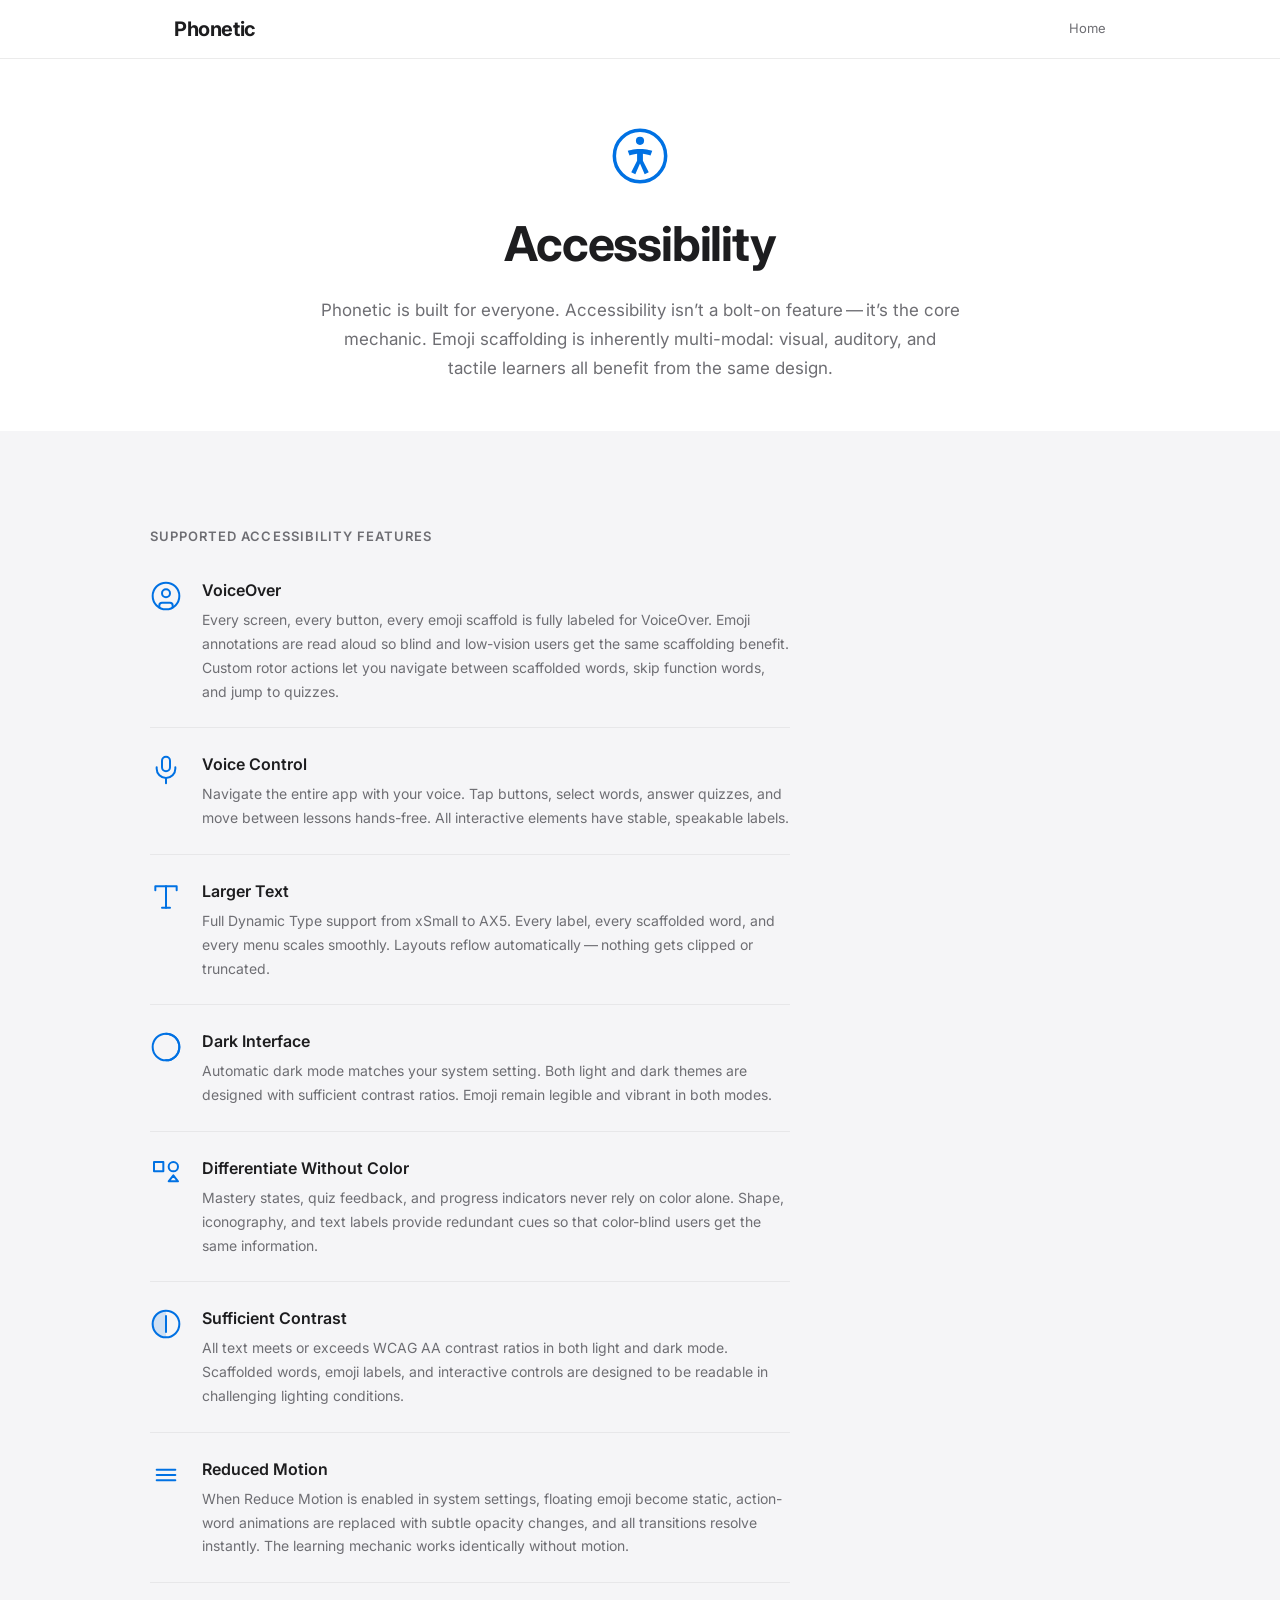
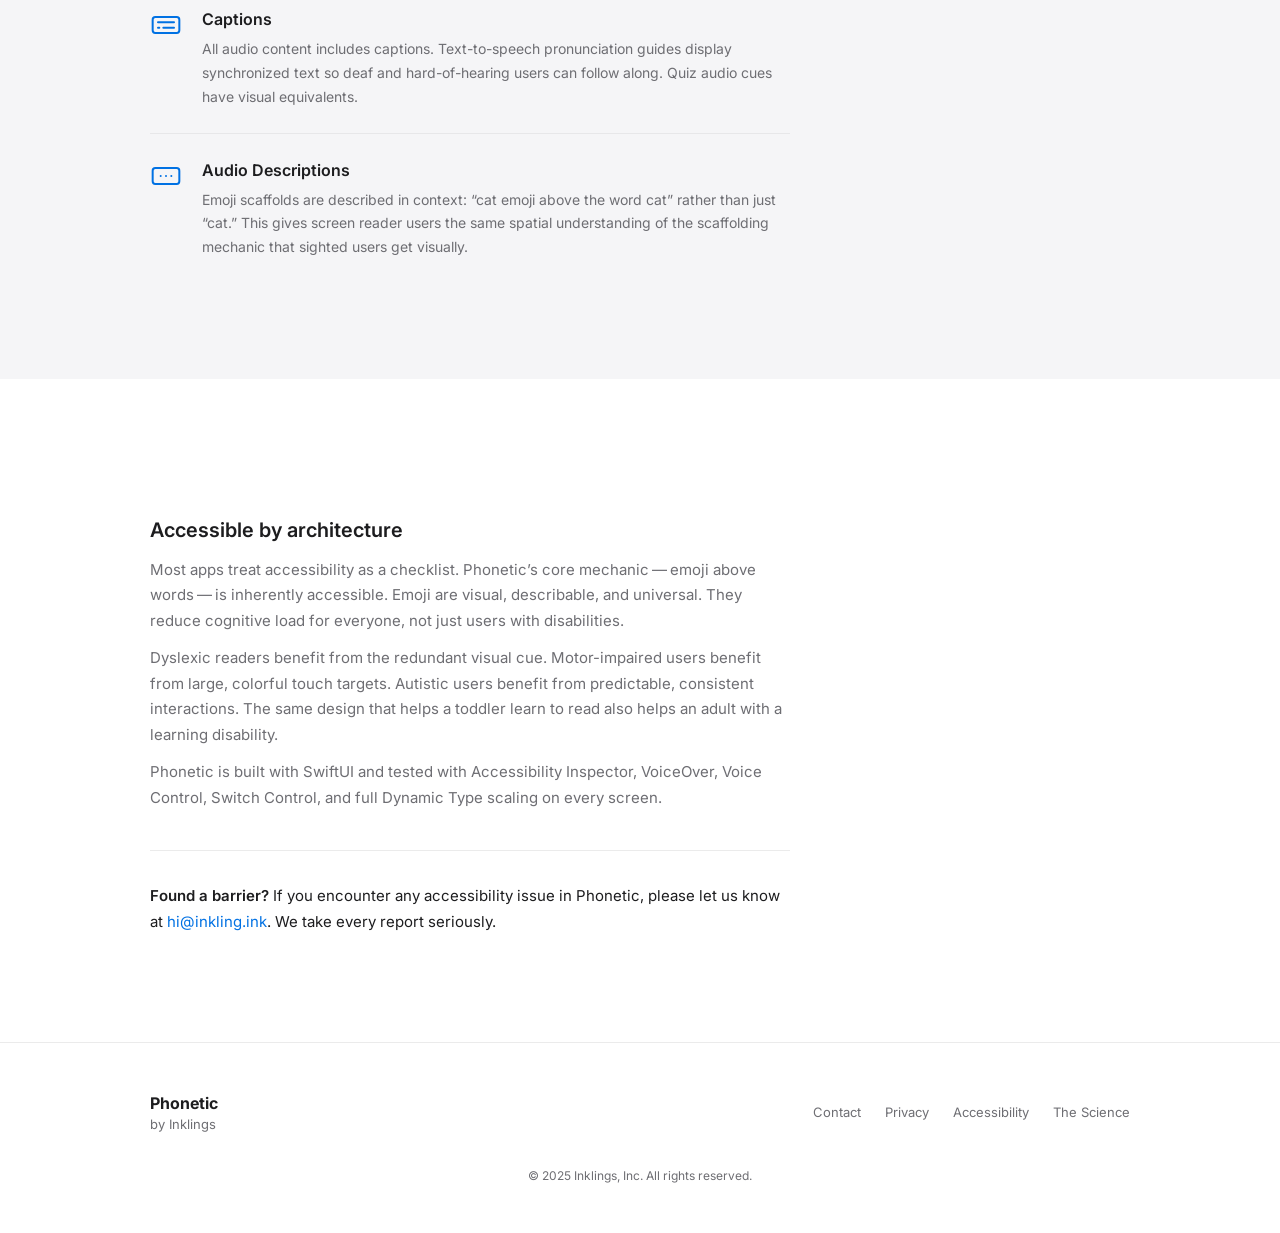
==== accessibility/index.html @ 65ea6ae8 "Migrate Phonetic marketing site from f.app to inkling.ink Move all pages (index, preview, accessibil" ====
<!DOCTYPE html>
<html lang="en">
<head>
  <meta charset="UTF-8">
  <meta name="viewport" content="width=device-width, initial-scale=1.0">
  <title>Accessibility | Phonetic</title>
  <meta name="theme-color" content="#ffffff" media="(prefers-color-scheme: light)">
  <meta name="theme-color" content="#000000" media="(prefers-color-scheme: dark)">
  <meta name="description" content="Phonetic is accessible by design. VoiceOver, Voice Control, Dynamic Type, Reduced Motion, and more.">
  <link rel="stylesheet" href="/style.css">
  <link rel="preconnect" href="https://fonts.googleapis.com">
  <link rel="preconnect" href="https://fonts.gstatic.com" crossorigin>
  <link href="https://fonts.googleapis.com/css2?family=Inter:wght@400;500;600;700&display=swap" rel="stylesheet">
</head>
<body>

  <!-- Nav -->
  <nav class="nav">
    <div class="nav-inner">
      <a href="/" class="nav-logo">Phonetic</a>
      <div class="nav-links">
        <a href="/">Home</a>
      </div>
    </div>
  </nav>

  <!-- Header -->
  <section class="section a11y-page">
    <div class="section-inner">
      <div class="a11y-header">
        <svg class="a11y-hero-icon" viewBox="0 0 24 24" aria-hidden="true">
          <circle cx="12" cy="12" r="11" fill="none" stroke="currentColor" stroke-width="1.5"/>
          <circle cx="12" cy="5.5" r="1.75" fill="currentColor"/>
          <path fill="currentColor" d="M12 9c-3 0-5.25.75-5.25.75l.75 2s1.75-.6 3.25-.75v3l-2.5 5 1.75.85L12 15.25l2 4.6 1.75-.85-2.5-5v-3c1.5.15 3.25.75 3.25.75l.75-2S15 9 12 9z"/>
        </svg>
        <h1 class="a11y-title">Accessibility</h1>
        <p class="a11y-lede">
          Phonetic is built for everyone. Accessibility isn&rsquo;t a bolt-on feature&thinsp;&mdash;&thinsp;it&rsquo;s
          the core mechanic. Emoji scaffolding is inherently multi-modal: visual, auditory,
          and tactile learners all benefit from the same design.
        </p>
      </div>
    </div>
  </section>

  <!-- Features List -->
  <section class="section section-light">
    <div class="section-inner">
      <h2 class="a11y-section-heading">Supported accessibility features</h2>

      <div class="a11y-features">

        <div class="a11y-feature">
          <div class="a11y-feature-icon" aria-hidden="true">
            <svg viewBox="0 0 24 24" fill="none" stroke="currentColor" stroke-width="1.5" stroke-linecap="round" stroke-linejoin="round">
              <circle cx="12" cy="12" r="10"/>
              <circle cx="12" cy="10" r="3"/>
              <path d="M7 20.662V19a2 2 0 0 1 2-2h6a2 2 0 0 1 2 2v1.662"/>
            </svg>
          </div>
          <div class="a11y-feature-content">
            <h3>VoiceOver</h3>
            <p>
              Every screen, every button, every emoji scaffold is fully labeled for VoiceOver.
              Emoji annotations are read aloud so blind and low-vision users get the same
              scaffolding benefit. Custom rotor actions let you navigate between scaffolded
              words, skip function words, and jump to quizzes.
            </p>
          </div>
        </div>

        <div class="a11y-feature">
          <div class="a11y-feature-icon" aria-hidden="true">
            <svg viewBox="0 0 24 24" fill="none" stroke="currentColor" stroke-width="1.5" stroke-linecap="round" stroke-linejoin="round">
              <path d="M12 2a3 3 0 0 0-3 3v5a3 3 0 0 0 6 0V5a3 3 0 0 0-3-3z"/>
              <path d="M19 10v1a7 7 0 0 1-14 0v-1"/>
              <line x1="12" y1="18" x2="12" y2="22"/>
            </svg>
          </div>
          <div class="a11y-feature-content">
            <h3>Voice Control</h3>
            <p>
              Navigate the entire app with your voice. Tap buttons, select words, answer quizzes,
              and move between lessons hands-free. All interactive elements have stable,
              speakable labels.
            </p>
          </div>
        </div>

        <div class="a11y-feature">
          <div class="a11y-feature-icon" aria-hidden="true">
            <svg viewBox="0 0 24 24" fill="none" stroke="currentColor" stroke-width="1.5" stroke-linecap="round" stroke-linejoin="round">
              <path d="M4 7V4h16v3"/>
              <path d="M9 20h6"/>
              <path d="M12 4v16"/>
            </svg>
          </div>
          <div class="a11y-feature-content">
            <h3>Larger Text</h3>
            <p>
              Full Dynamic Type support from xSmall to AX5. Every label, every scaffolded word,
              and every menu scales smoothly. Layouts reflow automatically&thinsp;&mdash;&thinsp;nothing
              gets clipped or truncated.
            </p>
          </div>
        </div>

        <div class="a11y-feature">
          <div class="a11y-feature-icon" aria-hidden="true">
            <svg viewBox="0 0 24 24" fill="none" stroke="currentColor" stroke-width="1.5" stroke-linecap="round" stroke-linejoin="round">
              <circle cx="12" cy="12" r="10"/>
              <path d="M12 2a10 10 0 0 1 0 20"/>
            </svg>
          </div>
          <div class="a11y-feature-content">
            <h3>Dark Interface</h3>
            <p>
              Automatic dark mode matches your system setting. Both light and dark themes are
              designed with sufficient contrast ratios. Emoji remain legible and vibrant in
              both modes.
            </p>
          </div>
        </div>

        <div class="a11y-feature">
          <div class="a11y-feature-icon" aria-hidden="true">
            <svg viewBox="0 0 24 24" fill="none" stroke="currentColor" stroke-width="1.5" stroke-linecap="round" stroke-linejoin="round">
              <rect x="3" y="3" width="7" height="7"/>
              <circle cx="17.5" cy="6.5" r="3.5"/>
              <polygon points="14 17.5 17.5 13 21 17.5"/>
            </svg>
          </div>
          <div class="a11y-feature-content">
            <h3>Differentiate Without Color</h3>
            <p>
              Mastery states, quiz feedback, and progress indicators never rely on color alone.
              Shape, iconography, and text labels provide redundant cues so that color-blind
              users get the same information.
            </p>
          </div>
        </div>

        <div class="a11y-feature">
          <div class="a11y-feature-icon" aria-hidden="true">
            <svg viewBox="0 0 24 24" fill="none" stroke="currentColor" stroke-width="1.5" stroke-linecap="round" stroke-linejoin="round">
              <circle cx="12" cy="12" r="10"/>
              <path d="M12 2a10 10 0 0 0 0 20" fill="currentColor" opacity="0.15"/>
              <path d="M12 6v12"/>
            </svg>
          </div>
          <div class="a11y-feature-content">
            <h3>Sufficient Contrast</h3>
            <p>
              All text meets or exceeds WCAG AA contrast ratios in both light and dark mode.
              Scaffolded words, emoji labels, and interactive controls are designed to be
              readable in challenging lighting conditions.
            </p>
          </div>
        </div>

        <div class="a11y-feature">
          <div class="a11y-feature-icon" aria-hidden="true">
            <svg viewBox="0 0 24 24" fill="none" stroke="currentColor" stroke-width="1.5" stroke-linecap="round" stroke-linejoin="round">
              <path d="M5 12h14"/>
              <path d="M5 8h14"/>
              <path d="M5 16h14"/>
            </svg>
          </div>
          <div class="a11y-feature-content">
            <h3>Reduced Motion</h3>
            <p>
              When Reduce Motion is enabled in system settings, floating emoji become static,
              action-word animations are replaced with subtle opacity changes, and all transitions
              resolve instantly. The learning mechanic works identically without motion.
            </p>
          </div>
        </div>

        <div class="a11y-feature">
          <div class="a11y-feature-icon" aria-hidden="true">
            <svg viewBox="0 0 24 24" fill="none" stroke="currentColor" stroke-width="1.5" stroke-linecap="round" stroke-linejoin="round">
              <rect x="2" y="6" width="20" height="12" rx="2"/>
              <path d="M6 14h1"/>
              <path d="M10 14h8"/>
              <path d="M6 10h12"/>
            </svg>
          </div>
          <div class="a11y-feature-content">
            <h3>Captions</h3>
            <p>
              All audio content includes captions. Text-to-speech pronunciation guides display
              synchronized text so deaf and hard-of-hearing users can follow along. Quiz audio
              cues have visual equivalents.
            </p>
          </div>
        </div>

        <div class="a11y-feature">
          <div class="a11y-feature-icon" aria-hidden="true">
            <svg viewBox="0 0 24 24" fill="none" stroke="currentColor" stroke-width="1.5" stroke-linecap="round" stroke-linejoin="round">
              <rect x="2" y="6" width="20" height="12" rx="2"/>
              <path d="M8 12h.01"/>
              <path d="M12 12h.01"/>
              <path d="M16 12h.01"/>
            </svg>
          </div>
          <div class="a11y-feature-content">
            <h3>Audio Descriptions</h3>
            <p>
              Emoji scaffolds are described in context: &ldquo;cat emoji above the word cat&rdquo;
              rather than just &ldquo;cat.&rdquo; This gives screen reader users the same spatial
              understanding of the scaffolding mechanic that sighted users get visually.
            </p>
          </div>
        </div>

      </div>
    </div>
  </section>

  <!-- Design Philosophy -->
  <section class="section">
    <div class="section-inner">
      <div class="a11y-philosophy prose">
        <h2>Accessible by architecture</h2>
        <p>
          Most apps treat accessibility as a checklist. Phonetic&rsquo;s core mechanic&thinsp;&mdash;&thinsp;emoji
          above words&thinsp;&mdash;&thinsp;is inherently accessible. Emoji are visual, describable, and
          universal. They reduce cognitive load for everyone, not just users with disabilities.
        </p>
        <p>
          Dyslexic readers benefit from the redundant visual cue. Motor-impaired users benefit
          from large, colorful touch targets. Autistic users benefit from predictable, consistent
          interactions. The same design that helps a toddler learn to read also helps an adult
          with a learning disability.
        </p>
        <p>
          Phonetic is built with SwiftUI and tested with Accessibility Inspector, VoiceOver,
          Voice Control, Switch Control, and full Dynamic Type scaling on every screen.
        </p>

        <div class="a11y-contact">
          <p>
            <strong>Found a barrier?</strong> If you encounter any accessibility issue in Phonetic,
            please let us know at <a href="mailto:hi@inkling.ink" class="inline-link">hi@inkling.ink</a>.
            We take every report seriously.
          </p>
        </div>
      </div>
    </div>
  </section>

  <!-- Footer -->
  <footer class="footer">
    <div class="footer-inner">
      <div class="footer-brand">
        <span class="footer-logo">Phonetic</span>
        <p class="footer-tagline">by <a href="https://lings.ink" class="footer-link">Inklings</a></p>
      </div>
      <div class="footer-links">
        <a href="mailto:hi@inkling.ink" class="footer-link">Contact</a>
        <a href="/privacy/" class="footer-link">Privacy</a>
        <a href="/accessibility/" class="footer-link">Accessibility</a>
        <a href="/science/" class="footer-link">The Science</a>
      </div>
      <p class="footer-copy">&copy; 2025 Inklings, Inc. All rights reserved.</p>
    </div>
  </footer>

</body>
</html>
---- style.css ----
/* ===== Reset & Base ===== */

*,
*::before,
*::after {
  margin: 0;
  padding: 0;
  box-sizing: border-box;
}

:root {
  --font: 'Inter', -apple-system, BlinkMacSystemFont, 'Segoe UI', system-ui, sans-serif;
  --color-text: #1d1d1f;
  --color-text-secondary: #6e6e73;
  --color-bg: #ffffff;
  --color-bg-light: #f5f5f7;
  --color-bg-dark: #1d1d1f;
  --color-accent: #0071e3;
  --color-accent-hover: #0077ed;
  --color-border: #d2d2d7;
  --max-width: 980px;
  --section-padding: 6rem 1.5rem;
}

html {
  scroll-behavior: smooth;
  -webkit-text-size-adjust: 100%;
  /* Inherit Dynamic Type preferred size on iOS */
  font: -apple-system-body;
  font-family: var(--font);
}

body {
  font-family: var(--font);
  color: var(--color-text);
  background: var(--color-bg);
  line-height: 1.5;
  -webkit-font-smoothing: antialiased;
  -moz-osx-font-smoothing: grayscale;
}

a {
  color: inherit;
  text-decoration: none;
}

ul {
  list-style: none;
}

img, svg {
  display: block;
  max-width: 100%;
}

/* ===== Nav ===== */

.nav {
  position: fixed;
  top: 0;
  left: 0;
  right: 0;
  z-index: 100;
  background: rgba(255, 255, 255, 0.8);
  backdrop-filter: saturate(180%) blur(20px);
  -webkit-backdrop-filter: saturate(180%) blur(20px);
  border-bottom: 1px solid rgba(0, 0, 0, 0.08);
}

.nav-inner {
  max-width: var(--max-width);
  margin: 0 auto;
  display: flex;
  align-items: center;
  justify-content: space-between;
  padding: 0.875rem 1.5rem;
}

.nav-logo {
  font-size: 1.25rem;
  font-weight: 700;
  letter-spacing: -0.02em;
}

.nav-links {
  display: flex;
  gap: 2rem;
}

.nav-links a {
  font-size: 0.8125rem;
  color: var(--color-text-secondary);
  transition: color 0.2s ease;
}

.nav-links a:hover {
  color: var(--color-text);
}

/* ===== Hero ===== */

.hero {
  min-height: 100vh;
  min-height: 100dvh;
  display: flex;
  align-items: center;
  justify-content: center;
  text-align: center;
  padding: 6rem 1.5rem 4rem;
}

.hero-inner {
  max-width: 720px;
}

.hero-eyebrow {
  font-size: 0.875rem;
  font-weight: 500;
  color: var(--color-text-secondary);
  text-transform: uppercase;
  letter-spacing: 0.1em;
  margin-bottom: 1rem;
}

.hero-title {
  font-size: clamp(3rem, 8vw, 5rem);
  font-weight: 700;
  letter-spacing: -0.03em;
  line-height: 1.05;
  margin-bottom: 1.25rem;
}

.hero-subtitle {
  font-size: clamp(1rem, 2.5vw, 1.25rem);
  color: var(--color-text-secondary);
  line-height: 1.6;
  margin-bottom: 3rem;
}

/* ===== Demo Sentence (shared) ===== */

.demo-sentence {
  display: flex;
  align-items: flex-end;
  justify-content: center;
  gap: 0.5rem;
  flex-wrap: wrap;
  padding: 2rem 0;
}

.demo-word {
  display: flex;
  flex-direction: column;
  align-items: center;
  gap: 0.125rem;
}

.demo-plain {
  font-size: clamp(1.125rem, 3vw, 1.5rem);
  color: var(--color-text-secondary);
  padding-bottom: 0;
}

.demo-word.scaffolded {
  position: relative;
}

.demo-emoji {
  font-size: clamp(1.75rem, 5vw, 2.5rem);
  line-height: 1;
  animation: float 3s ease-in-out infinite;
}

.demo-word.scaffolded:nth-child(2) .demo-emoji {
  animation-delay: 0s;
}

.demo-word.scaffolded:nth-child(4) .demo-emoji {
  animation-delay: 1.5s;
}

.demo-word.scaffolded:nth-child(5) .demo-emoji {
  animation-delay: 0.75s;
}

@keyframes float {
  0%, 100% { transform: translateY(0); }
  50% { transform: translateY(-4px); }
}

/* Hero animation: cat and chair converge above "sits" — only on wide viewports where the sentence stays on one line */
.hero-cat {
  position: relative;
  z-index: 2;
}

.hero-chair {
  position: relative;
  z-index: 1;
}

@media (min-width: 540px) {
  .hero-cat {
    animation: cat-to-sits 6s ease-in-out infinite !important;
  }

  .hero-chair {
    animation: chair-to-sits 6s ease-in-out infinite !important;
  }
}

@keyframes cat-to-sits {
  0%, 15% { transform: translateX(0) translateY(0); }
  35%, 60% { transform: translateX(2.5rem) translateY(-6px); }
  80%, 100% { transform: translateX(0) translateY(0); }
}

@keyframes chair-to-sits {
  0%, 15% { transform: translateX(0) translateY(0); }
  35%, 60% { transform: translateX(-6rem) translateY(0); }
  80%, 100% { transform: translateX(0) translateY(0); }
}

.demo-text {
  font-size: clamp(1.125rem, 3vw, 1.5rem);
  font-weight: 600;
  color: var(--color-text);
}

.demo-source {
  font-size: 0.75rem;
  font-weight: 500;
  color: var(--color-text-secondary);
  letter-spacing: 0.02em;
}

.demo-word.tri {
  gap: 0.1875rem;
}

/* ===== CTA Button / App Store Badge ===== */

.cta-button {
  display: inline-block;
  transition: opacity 0.2s ease;
}

.cta-button:hover {
  opacity: 0.8;
}

.app-store-badge {
  width: 150px;
  height: 50px;
}

/* ===== Sections (shared) ===== */

.section {
  padding: var(--section-padding);
}

.section-inner {
  max-width: var(--max-width);
  margin: 0 auto;
}

.section-title {
  font-size: clamp(1.75rem, 5vw, 3rem);
  font-weight: 700;
  letter-spacing: -0.025em;
  text-align: center;
  margin-bottom: 0.75rem;
}

.section-subtitle {
  font-size: clamp(1.125rem, 2.5vw, 1.375rem);
  color: var(--color-text-secondary);
  text-align: center;
  max-width: 600px;
  margin: 0 auto 3rem;
  line-height: 1.6;
}

.section-dark {
  background: var(--color-bg-dark);
  color: #f5f5f7;
}

.section-dark .section-subtitle {
  color: #a1a1a6;
}

.section-light {
  background: var(--color-bg-light);
}

/* ===== Modes (How it works) ===== */

.modes {
  display: grid;
  grid-template-columns: repeat(auto-fit, minmax(300px, 1fr));
  gap: 2rem;
}

.mode-card {
  background: var(--color-bg-light);
  border-radius: 1.25rem;
  padding: 2.5rem 2rem;
  text-align: center;
  transition: transform 0.3s ease;
}

.mode-card:hover {
  transform: translateY(-2px);
}

.mode-label {
  font-size: 1.25rem;
  font-weight: 600;
  margin-bottom: 0.5rem;
}

.mode-description {
  font-size: 0.9375rem;
  color: var(--color-text-secondary);
  margin-bottom: 1.5rem;
  line-height: 1.5;
}

.mode-demo .demo-sentence {
  padding: 1rem 0;
}

.mode-demo .demo-emoji {
  font-size: 1.75rem;
}

.mode-demo .demo-text,
.mode-demo .demo-plain {
  font-size: 1.125rem;
}

/* ===== Insight Quote ===== */

.insight-quote {
  font-size: clamp(1.25rem, 3vw, 1.75rem);
  font-weight: 500;
  text-align: center;
  max-width: 700px;
  margin: 0 auto;
  line-height: 1.5;
  letter-spacing: -0.01em;
  color: #f5f5f7;
}

.insight-link {
  text-align: center;
  margin-top: 1.5rem;
  font-size: 0.9375rem;
  color: #a1a1a6;
}

.insight-link-anchor {
  color: #2997ff;
  transition: color 0.2s ease;
}

.insight-link-anchor:hover {
  color: #64b5f6;
}

/* ===== Ruby Text (furigana demo) ===== */

ruby {
  ruby-align: center;
}

rt {
  font-size: 0.55em;
  color: var(--color-text-secondary);
  font-weight: 400;
}

/* ===== Audience Grid ===== */

.audience-grid {
  display: grid;
  grid-template-columns: repeat(auto-fit, minmax(220px, 1fr));
  gap: 1.5rem;
}

.audience-card {
  text-align: center;
  padding: 2rem 1.5rem;
}

.audience-emoji {
  font-size: 2.5rem;
  display: block;
  margin-bottom: 1rem;
}

.icon-accessibility {
  width: 1em;
  height: 1em;
  fill: currentColor;
  vertical-align: middle;
}

.audience-card h3 {
  font-size: 1.125rem;
  font-weight: 600;
  margin-bottom: 0.5rem;
}

.audience-card p {
  font-size: 0.875rem;
  color: var(--color-text-secondary);
  line-height: 1.6;
}

/* ===== Tiers ===== */

.tiers-grid {
  display: grid;
  grid-template-columns: repeat(auto-fit, minmax(260px, 1fr));
  gap: 2rem;
}

.tier-card {
  text-align: center;
  padding: 2.5rem 2rem;
  border-radius: 1.25rem;
  background: var(--color-bg);
  transition: transform 0.3s ease;
}

.tier-card:hover {
  transform: translateY(-2px);
}

.tier-icon {
  font-size: 2.5rem;
  margin-bottom: 1rem;
  display: block;
}

.tier-icon-animated {
  animation: bounce-gentle 2s ease-in-out infinite;
}

@keyframes bounce-gentle {
  0%, 100% { transform: translateY(0); }
  50% { transform: translateY(-8px); }
}

.tier-card h3 {
  font-size: 1.125rem;
  font-weight: 600;
  margin-bottom: 0.5rem;
}

.tier-card p {
  font-size: 0.875rem;
  color: var(--color-text-secondary);
  line-height: 1.6;
}

/* ===== Features Grid ===== */

.features-grid {
  display: grid;
  grid-template-columns: repeat(auto-fit, minmax(280px, 1fr));
  gap: 1.5rem;
}

.feature-card {
  padding: 2rem;
  border-radius: 1.25rem;
  background: var(--color-bg-light);
  transition: transform 0.3s ease;
}

.feature-card:hover {
  transform: translateY(-2px);
}

.feature-icon {
  font-size: 2rem;
  margin-bottom: 0.75rem;
}

.feature-card h3 {
  font-size: 1rem;
  font-weight: 600;
  margin-bottom: 0.375rem;
}

.feature-card p {
  font-size: 0.875rem;
  color: var(--color-text-secondary);
  line-height: 1.6;
}

/* ===== Languages ===== */

.languages-list {
  display: flex;
  flex-wrap: wrap;
  justify-content: center;
  gap: 0.625rem;
  max-width: 700px;
  margin: 0 auto;
}

.lang-tag {
  display: inline-block;
  padding: 0.5rem 1rem;
  border-radius: 100px;
  font-size: 0.875rem;
  font-weight: 500;
  background: rgba(255, 255, 255, 0.1);
  color: #f5f5f7;
  border: 1px solid rgba(255, 255, 255, 0.15);
  transition: background 0.2s ease;
}

.lang-tag:hover {
  background: rgba(255, 255, 255, 0.18);
}

/* ===== Comparison Table ===== */

.compare-table-wrap {
  overflow-x: auto;
  -webkit-overflow-scrolling: touch;
}

.compare-table {
  width: 100%;
  border-collapse: collapse;
  font-size: 0.875rem;
  min-width: 600px;
}

.compare-table th {
  font-weight: 500;
  color: var(--color-text-secondary);
  padding: 0.75rem 1rem;
  text-align: center;
  border-bottom: 1px solid var(--color-border);
  font-size: 0.8125rem;
}

.compare-table th:first-child {
  text-align: left;
}

.compare-table td {
  padding: 0.75rem 1rem;
  text-align: center;
  border-bottom: 1px solid rgba(0, 0, 0, 0.06);
  color: var(--color-text-secondary);
}

.compare-app {
  text-align: left !important;
  font-weight: 500;
  color: var(--color-text) !important;
}

.compare-highlight {
  background: rgba(0, 113, 227, 0.05);
}

.compare-highlight td {
  color: var(--color-accent) !important;
  font-weight: 600;
}

.compare-highlight .compare-app {
  color: var(--color-accent) !important;
}

/* ===== Pricing ===== */

.pricing-grid {
  display: grid;
  grid-template-columns: repeat(auto-fit, minmax(240px, 1fr));
  gap: 1.5rem;
  max-width: 800px;
  margin: 0 auto;
}

.pricing-card {
  border-radius: 1.25rem;
  padding: 2.5rem 2rem;
  text-align: center;
  background: var(--color-bg);
  border: 1px solid var(--color-border);
  transition: transform 0.3s ease;
}

.pricing-card:hover {
  transform: translateY(-2px);
}

.pricing-featured {
  border-color: var(--color-accent);
  box-shadow: 0 0 0 1px var(--color-accent);
  position: relative;
}

.pricing-tier {
  font-size: 1rem;
  font-weight: 600;
  text-transform: uppercase;
  letter-spacing: 0.05em;
  margin-bottom: 0.75rem;
  color: var(--color-text-secondary);
}

.pricing-featured .pricing-tier {
  color: var(--color-accent);
}

.pricing-price {
  font-size: 2.5rem;
  font-weight: 700;
  letter-spacing: -0.02em;
  margin-bottom: 0.25rem;
}

.pricing-period {
  font-size: 1rem;
  font-weight: 400;
  color: var(--color-text-secondary);
}

.pricing-annual {
  font-size: 0.8125rem;
  color: var(--color-text-secondary);
  margin-bottom: 1.5rem;
}

.pricing-card:not(.pricing-featured) .pricing-price {
  margin-bottom: 1.5rem;
}

.pricing-features li {
  font-size: 0.875rem;
  color: var(--color-text-secondary);
  padding: 0.375rem 0;
  line-height: 1.5;
}

/* ===== CTA Section ===== */

.section-cta {
  text-align: center;
  padding: 8rem 1.5rem;
}

.cta-sentence {
  margin-bottom: 2.5rem;
}

.cta-sentence .demo-emoji {
  font-size: clamp(2rem, 5vw, 3rem);
}

.cta-word {
  font-size: clamp(2.5rem, 7vw, 4rem) !important;
  font-weight: 700 !important;
  letter-spacing: -0.03em;
}

/* ===== Footer ===== */

.footer {
  border-top: 1px solid rgba(0, 0, 0, 0.08);
  padding: 3rem 1.5rem;
}

.footer-inner {
  max-width: var(--max-width);
  margin: 0 auto;
  display: flex;
  flex-wrap: wrap;
  align-items: center;
  justify-content: space-between;
  gap: 1rem;
}

.footer-logo {
  font-size: 1rem;
  font-weight: 700;
}

.footer-tagline {
  font-size: 0.8125rem;
  color: var(--color-text-secondary);
}

.footer-links {
  display: flex;
  gap: 1.5rem;
}

.footer-link {
  font-size: 0.8125rem;
  color: var(--color-text-secondary);
  transition: color 0.2s ease;
}

.footer-link:hover {
  color: var(--color-accent);
}

.footer-copy {
  width: 100%;
  font-size: 0.75rem;
  color: var(--color-text-secondary);
  text-align: center;
  margin-top: 1rem;
}

/* ===== Privacy / Prose Page ===== */

.privacy-page {
  padding-top: 8rem;
  padding-bottom: 4rem;
}

.privacy-title {
  font-size: clamp(2rem, 5vw, 3rem);
  font-weight: 700;
  letter-spacing: -0.025em;
  margin-bottom: 0.5rem;
}

.privacy-effective {
  font-size: 0.875rem;
  color: var(--color-text-secondary);
  margin-bottom: 3rem;
}

.prose {
  max-width: 640px;
}

.prose h2 {
  font-size: 1.25rem;
  font-weight: 600;
  margin-top: 2.5rem;
  margin-bottom: 0.75rem;
}

.prose p {
  font-size: 0.9375rem;
  color: var(--color-text-secondary);
  line-height: 1.7;
  margin-bottom: 0.75rem;
}

.prose ul {
  margin-bottom: 0.75rem;
  padding-left: 1.5rem;
}

.prose li {
  font-size: 0.9375rem;
  color: var(--color-text-secondary);
  line-height: 1.7;
  position: relative;
  padding-left: 0.5rem;
  margin-bottom: 0.25rem;
}

.prose li::before {
  content: "\2022";
  position: absolute;
  left: -0.75rem;
  color: var(--color-border);
}

.inline-link {
  color: var(--color-accent);
  transition: color 0.2s ease;
}

.inline-link:hover {
  color: var(--color-accent-hover);
}

.privacy-footer-note {
  margin-top: 3rem;
  padding-top: 2rem;
  border-top: 1px solid rgba(0, 0, 0, 0.08);
}

.privacy-footer-note p {
  color: var(--color-text);
}

/* ===== Science / Article Page ===== */

.science-page {
  padding-top: 8rem;
  padding-bottom: 4rem;
}

.science-title {
  font-size: clamp(1.75rem, 4.5vw, 2.5rem);
  font-weight: 700;
  letter-spacing: -0.025em;
  line-height: 1.2;
  margin-bottom: 0.75rem;
}

.science-lede {
  font-size: 1.125rem;
  color: var(--color-text-secondary);
  line-height: 1.6;
  margin-bottom: 2rem;
}

.prose-rule {
  border: none;
  border-top: 1px solid rgba(0, 0, 0, 0.08);
  margin: 2.5rem 0;
}

.prose strong {
  color: var(--color-text);
  font-weight: 600;
}

.prose em {
  font-style: italic;
}

.citations {
  margin-top: 1.5rem;
  padding: 1.25rem 1.5rem;
  background: var(--color-bg-light);
  border-radius: 0.75rem;
}

.citations h3 {
  font-size: 0.8125rem;
  font-weight: 600;
  text-transform: uppercase;
  letter-spacing: 0.05em;
  color: var(--color-text-secondary);
  margin-bottom: 0.5rem;
}

.citations ul {
  padding-left: 0;
}

.citations li {
  font-size: 0.8125rem;
  line-height: 1.6;
  padding-left: 0;
}

.citations li::before {
  content: none;
}

.science-table th:first-child,
.science-table td:first-child {
  text-align: left;
}

.science-table td {
  font-size: 0.8125rem;
}

.science-closing {
  font-size: 1.125rem;
  font-weight: 600;
  color: var(--color-text);
  margin-top: 1.5rem;
}

.science-updated {
  font-size: 0.8125rem;
  color: var(--color-text-secondary);
}

/* ===== Accessibility Page ===== */

.a11y-page {
  padding-top: 8rem;
  padding-bottom: 3rem;
}

.a11y-header {
  text-align: center;
  max-width: 640px;
  margin: 0 auto;
}

.a11y-hero-icon {
  width: 3.5rem;
  height: 3.5rem;
  margin: 0 auto 1.5rem;
  color: var(--color-accent);
  display: block;
}

.a11y-title {
  font-size: clamp(2rem, 5vw, 3rem);
  font-weight: 700;
  letter-spacing: -0.025em;
  margin-bottom: 1rem;
}

.a11y-lede {
  font-size: 1.0625rem;
  color: var(--color-text-secondary);
  line-height: 1.7;
}

.a11y-section-heading {
  font-size: 0.8125rem;
  font-weight: 600;
  text-transform: uppercase;
  letter-spacing: 0.08em;
  color: var(--color-text-secondary);
  margin-bottom: 2rem;
}

.a11y-features {
  max-width: 640px;
  display: flex;
  flex-direction: column;
  gap: 0;
}

.a11y-feature {
  display: flex;
  gap: 1.25rem;
  padding: 1.5rem 0;
  border-bottom: 1px solid rgba(0, 0, 0, 0.06);
}

.a11y-feature:first-child {
  padding-top: 0;
}

.a11y-feature:last-child {
  border-bottom: none;
}

.a11y-feature-icon {
  flex-shrink: 0;
  width: 2rem;
  height: 2rem;
  margin-top: 0.125rem;
  color: var(--color-accent);
}

.a11y-feature-icon svg {
  width: 100%;
  height: 100%;
}

.a11y-feature-content h3 {
  font-size: 1rem;
  font-weight: 600;
  margin-bottom: 0.375rem;
}

.a11y-feature-content p {
  font-size: 0.875rem;
  color: var(--color-text-secondary);
  line-height: 1.7;
}

.a11y-philosophy {
  max-width: 640px;
}

.a11y-contact {
  margin-top: 2.5rem;
  padding-top: 2rem;
  border-top: 1px solid rgba(0, 0, 0, 0.08);
}

.a11y-contact p {
  color: var(--color-text);
}

/* ===== Dark Mode ===== */

@media (prefers-color-scheme: dark) {
  :root {
    --color-text: #f5f5f7;
    --color-text-secondary: #a1a1a6;
    --color-bg: #000000;
    --color-bg-light: #1c1c1e;
    --color-bg-dark: #1c1c1e;
    --color-accent: #2997ff;
    --color-accent-hover: #64b5f6;
    --color-border: #38383a;
  }

  .nav {
    background: rgba(0, 0, 0, 0.8);
    border-bottom-color: rgba(255, 255, 255, 0.08);
  }

  .section-dark {
    background: #000000;
  }

  .section-light {
    background: #1c1c1e;
  }

  .compare-table td {
    border-bottom-color: rgba(255, 255, 255, 0.06);
  }

  .compare-highlight {
    background: rgba(41, 151, 255, 0.1);
  }

  .footer {
    border-top-color: rgba(255, 255, 255, 0.08);
  }

  .privacy-footer-note {
    border-top-color: rgba(255, 255, 255, 0.08);
  }

  .prose-rule {
    border-top-color: rgba(255, 255, 255, 0.08);
  }

  .a11y-feature {
    border-bottom-color: rgba(255, 255, 255, 0.06);
  }

  .a11y-contact {
    border-top-color: rgba(255, 255, 255, 0.08);
  }
}

/* ===== Responsive ===== */

@media (max-width: 768px) {
  :root {
    --section-padding: 4rem 1.25rem;
  }

  .nav-links {
    display: none;
  }

  .hero {
    padding-top: 5rem;
  }

  .demo-sentence {
    gap: 0.375rem;
  }

  .modes {
    grid-template-columns: 1fr;
  }

  .audience-grid {
    grid-template-columns: repeat(2, 1fr);
    gap: 1rem;
  }

  .tiers-grid {
    grid-template-columns: 1fr;
  }

  .features-grid {
    grid-template-columns: 1fr;
  }

  .pricing-grid {
    grid-template-columns: 1fr;
    max-width: 360px;
  }

  .footer-inner {
    flex-direction: column;
    text-align: center;
  }
}

@media (max-width: 480px) {
  .audience-grid {
    grid-template-columns: 1fr;
  }

  .section-cta {
    padding: 5rem 1.25rem;
  }
}

/* ===== Accessibility: Reduce Motion ===== */

@media (prefers-reduced-motion: reduce) {
  *,
  *::before,
  *::after {
    animation-duration: 0.01ms !important;
    animation-iteration-count: 1 !important;
    transition-duration: 0.01ms !important;
  }

  html {
    scroll-behavior: auto;
  }
}

/* ===== Print ===== */

@media print {
  .nav,
  .cta-button,
  .section-cta {
    display: none;
  }

  .section-dark {
    background: #fff;
    color: #000;
  }

  .section-dark .section-subtitle,
  .insight-quote {
    color: #333;
  }
}
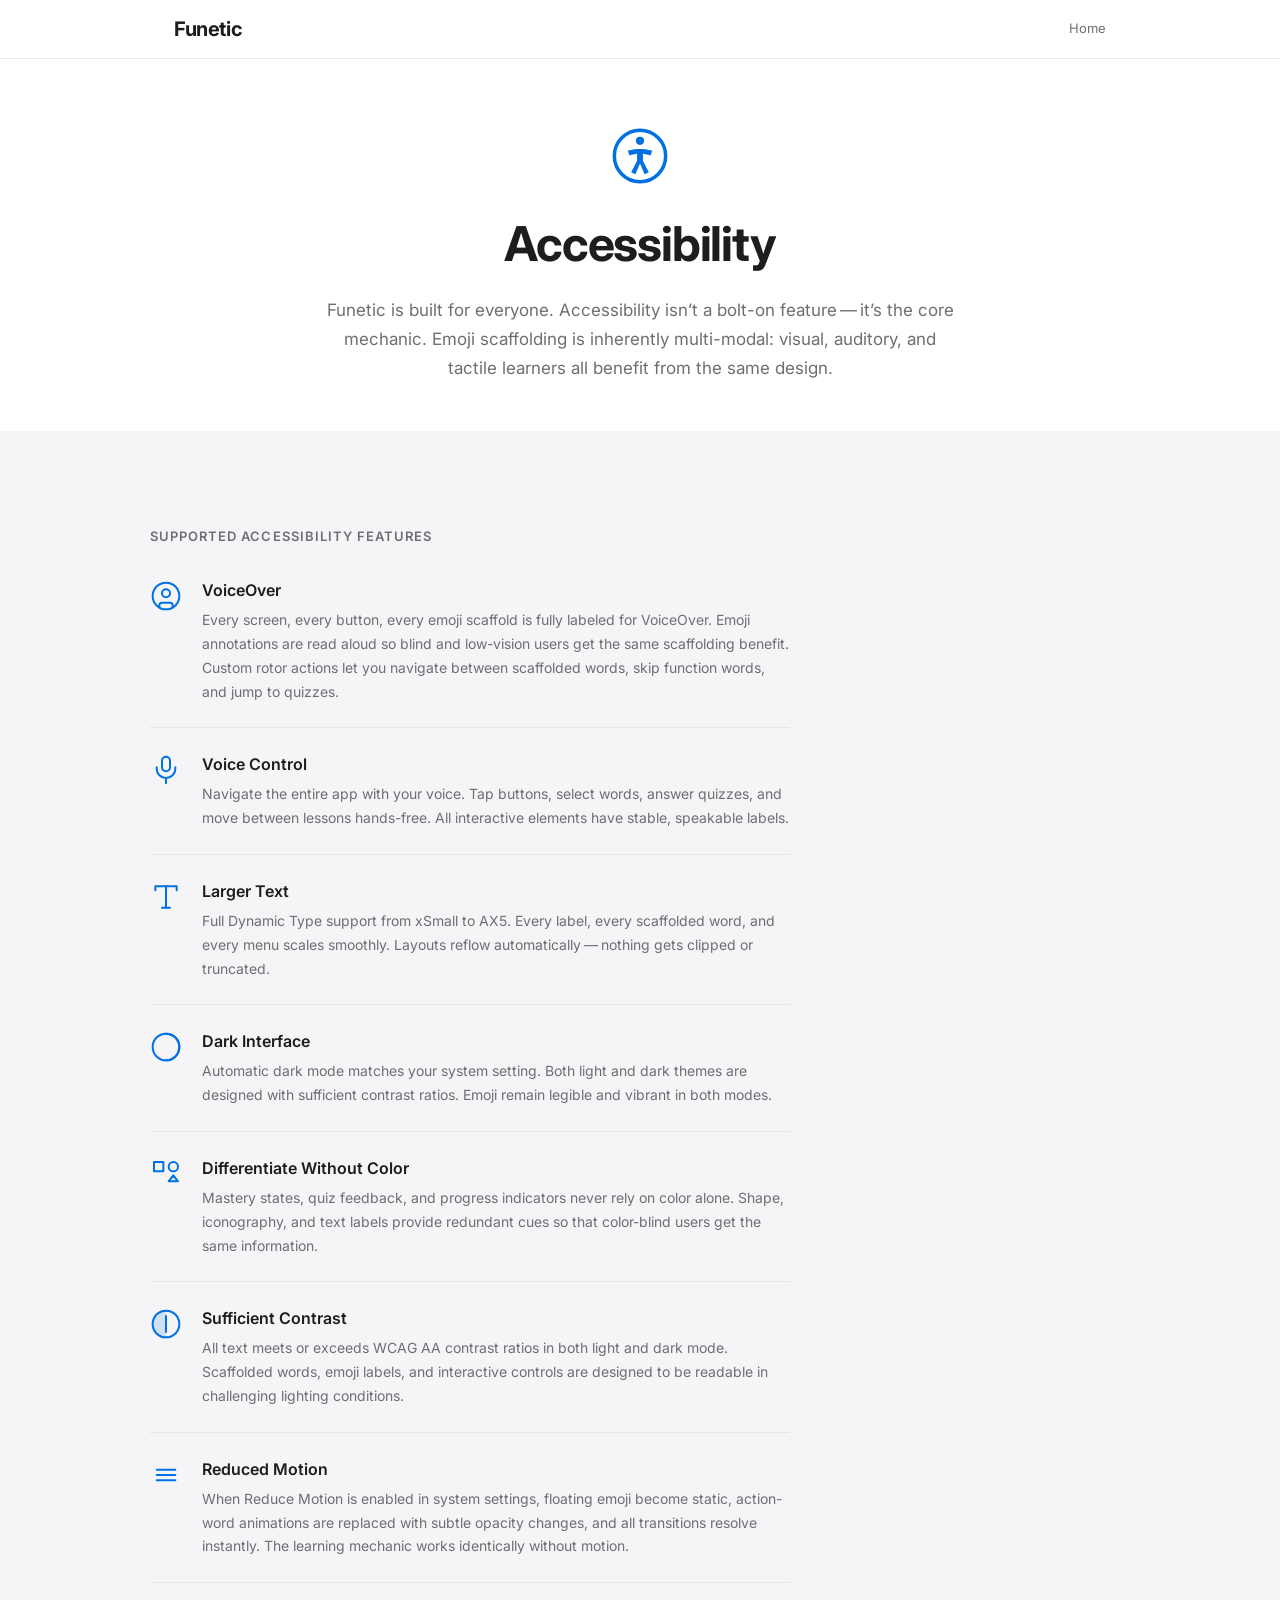
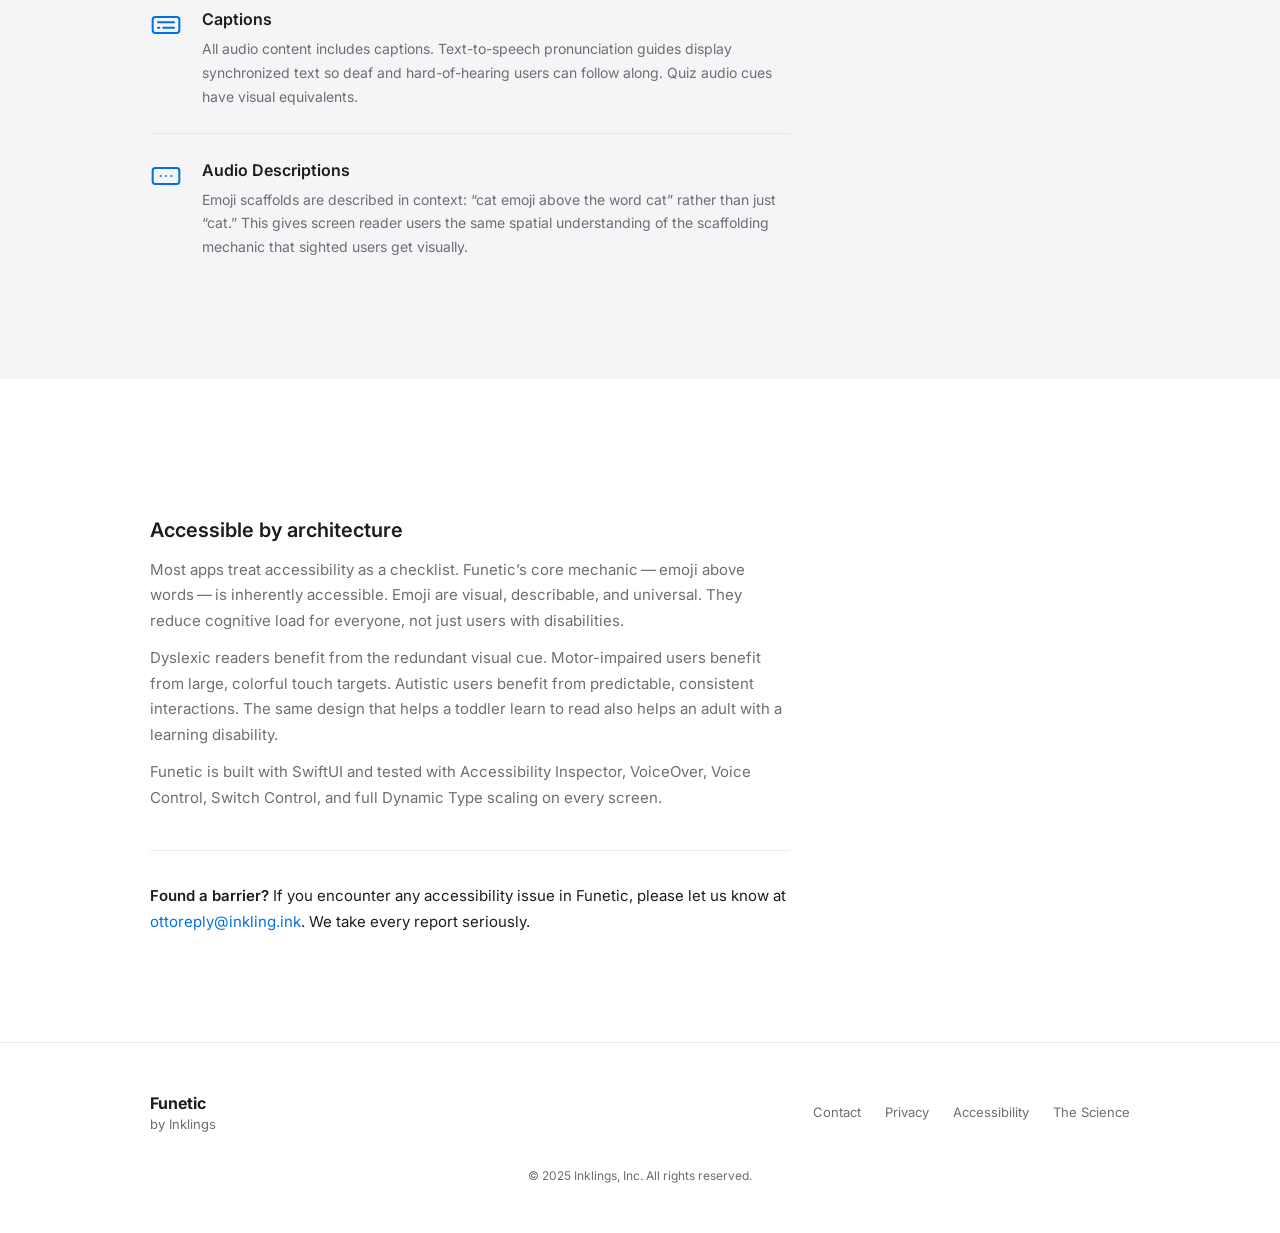
==== commit a6b90b0d: "Inklings site" ====
--- a/accessibility/index.html
+++ b/accessibility/index.html
@@ -3,10 +3,10 @@
 <head>
   <meta charset="UTF-8">
   <meta name="viewport" content="width=device-width, initial-scale=1.0">
-  <title>Accessibility | Phonetic</title>
+  <title>Accessibility | Funetic</title>
   <meta name="theme-color" content="#ffffff" media="(prefers-color-scheme: light)">
   <meta name="theme-color" content="#000000" media="(prefers-color-scheme: dark)">
-  <meta name="description" content="Phonetic is accessible by design. VoiceOver, Voice Control, Dynamic Type, Reduced Motion, and more.">
+  <meta name="description" content="Funetic is accessible by design. VoiceOver, Voice Control, Dynamic Type, Reduced Motion, and more.">
   <link rel="stylesheet" href="/style.css">
   <link rel="preconnect" href="https://fonts.googleapis.com">
   <link rel="preconnect" href="https://fonts.gstatic.com" crossorigin>
@@ -17,7 +17,7 @@
   <!-- Nav -->
   <nav class="nav">
     <div class="nav-inner">
-      <a href="/" class="nav-logo">Phonetic</a>
+      <a href="/" class="nav-logo">Funetic</a>
       <div class="nav-links">
         <a href="/">Home</a>
       </div>
@@ -35,7 +35,7 @@
         </svg>
         <h1 class="a11y-title">Accessibility</h1>
         <p class="a11y-lede">
-          Phonetic is built for everyone. Accessibility isn&rsquo;t a bolt-on feature&thinsp;&mdash;&thinsp;it&rsquo;s
+          Funetic is built for everyone. Accessibility isn&rsquo;t a bolt-on feature&thinsp;&mdash;&thinsp;it&rsquo;s
           the core mechanic. Emoji scaffolding is inherently multi-modal: visual, auditory,
           and tactile learners all benefit from the same design.
         </p>
@@ -224,7 +224,7 @@
       <div class="a11y-philosophy prose">
         <h2>Accessible by architecture</h2>
         <p>
-          Most apps treat accessibility as a checklist. Phonetic&rsquo;s core mechanic&thinsp;&mdash;&thinsp;emoji
+          Most apps treat accessibility as a checklist. Funetic&rsquo;s core mechanic&thinsp;&mdash;&thinsp;emoji
           above words&thinsp;&mdash;&thinsp;is inherently accessible. Emoji are visual, describable, and
           universal. They reduce cognitive load for everyone, not just users with disabilities.
         </p>
@@ -235,14 +235,14 @@
           with a learning disability.
         </p>
         <p>
-          Phonetic is built with SwiftUI and tested with Accessibility Inspector, VoiceOver,
+          Funetic is built with SwiftUI and tested with Accessibility Inspector, VoiceOver,
           Voice Control, Switch Control, and full Dynamic Type scaling on every screen.
         </p>
 
         <div class="a11y-contact">
           <p>
-            <strong>Found a barrier?</strong> If you encounter any accessibility issue in Phonetic,
-            please let us know at <a href="mailto:hi@inkling.ink" class="inline-link">hi@inkling.ink</a>.
+            <strong>Found a barrier?</strong> If you encounter any accessibility issue in Funetic,
+            please let us know at <a href="mailto:ottoreply@inkling.ink" class="inline-link">ottoreply@inkling.ink</a>.
             We take every report seriously.
           </p>
         </div>
@@ -254,11 +254,11 @@
   <footer class="footer">
     <div class="footer-inner">
       <div class="footer-brand">
-        <span class="footer-logo">Phonetic</span>
+        <span class="footer-logo">Funetic</span>
         <p class="footer-tagline">by <a href="https://lings.ink" class="footer-link">Inklings</a></p>
       </div>
       <div class="footer-links">
-        <a href="mailto:hi@inkling.ink" class="footer-link">Contact</a>
+        <a href="mailto:ottoreply@inkling.ink" class="footer-link">Contact</a>
         <a href="/privacy/" class="footer-link">Privacy</a>
         <a href="/accessibility/" class="footer-link">Accessibility</a>
         <a href="/science/" class="footer-link">The Science</a>
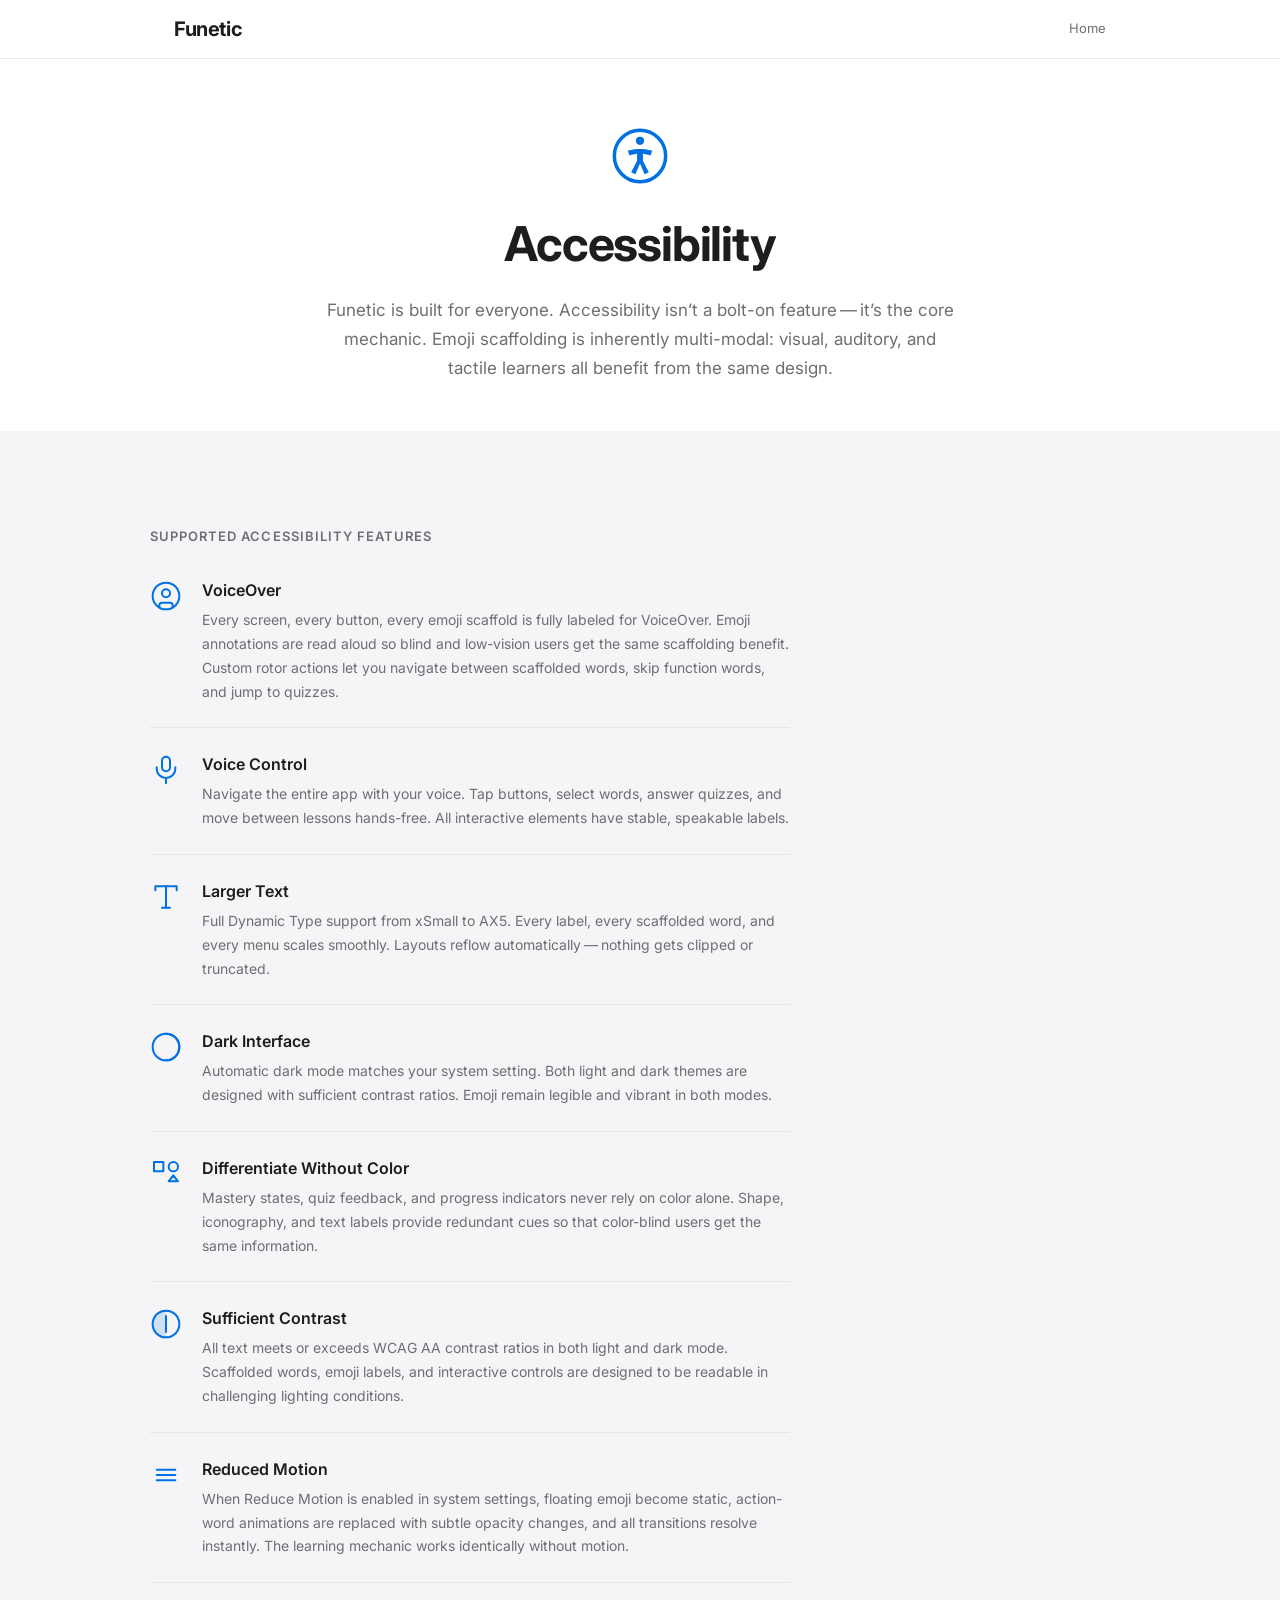
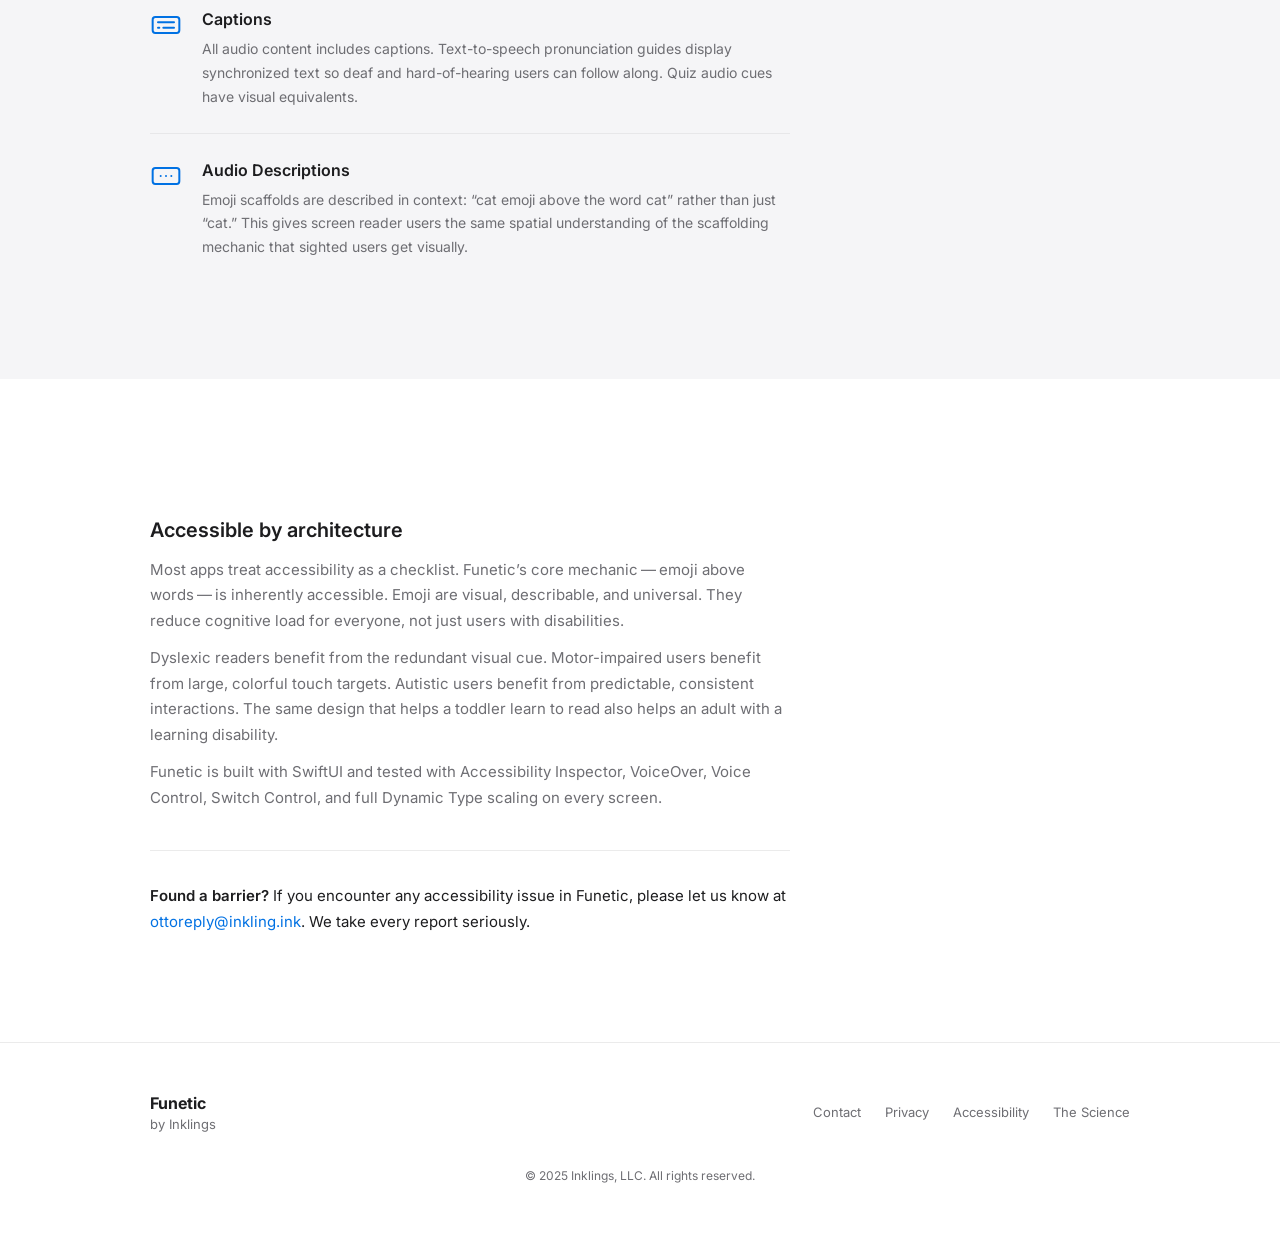
==== commit 76571603: "Inklings site + Inkling app page Company landing at root with iOS-style product cards, monochrome em" ====
--- a/accessibility/index.html
+++ b/accessibility/index.html
@@ -263,7 +263,7 @@
         <a href="/accessibility/" class="footer-link">Accessibility</a>
         <a href="/science/" class="footer-link">The Science</a>
       </div>
-      <p class="footer-copy">&copy; 2025 Inklings, Inc. All rights reserved.</p>
+      <p class="footer-copy">&copy; 2025 Inklings, LLC. All rights reserved.</p>
     </div>
   </footer>
 
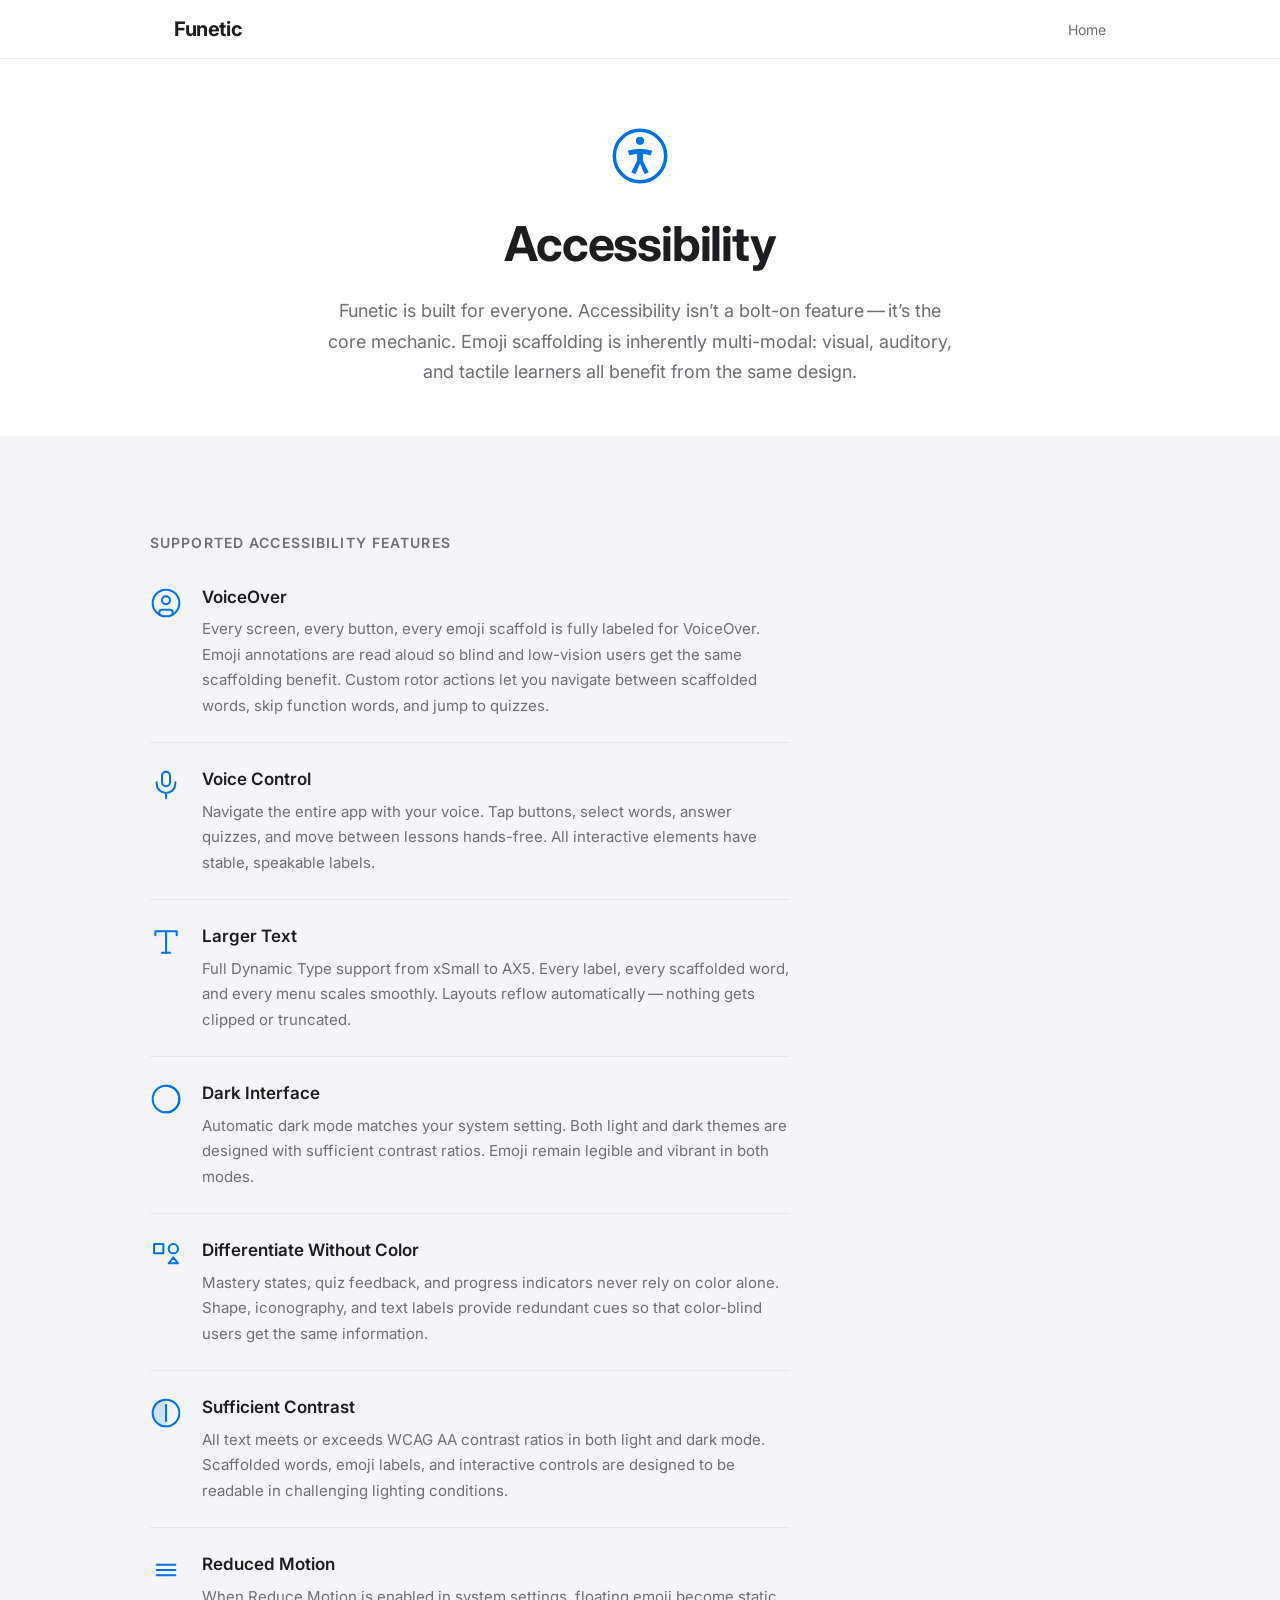
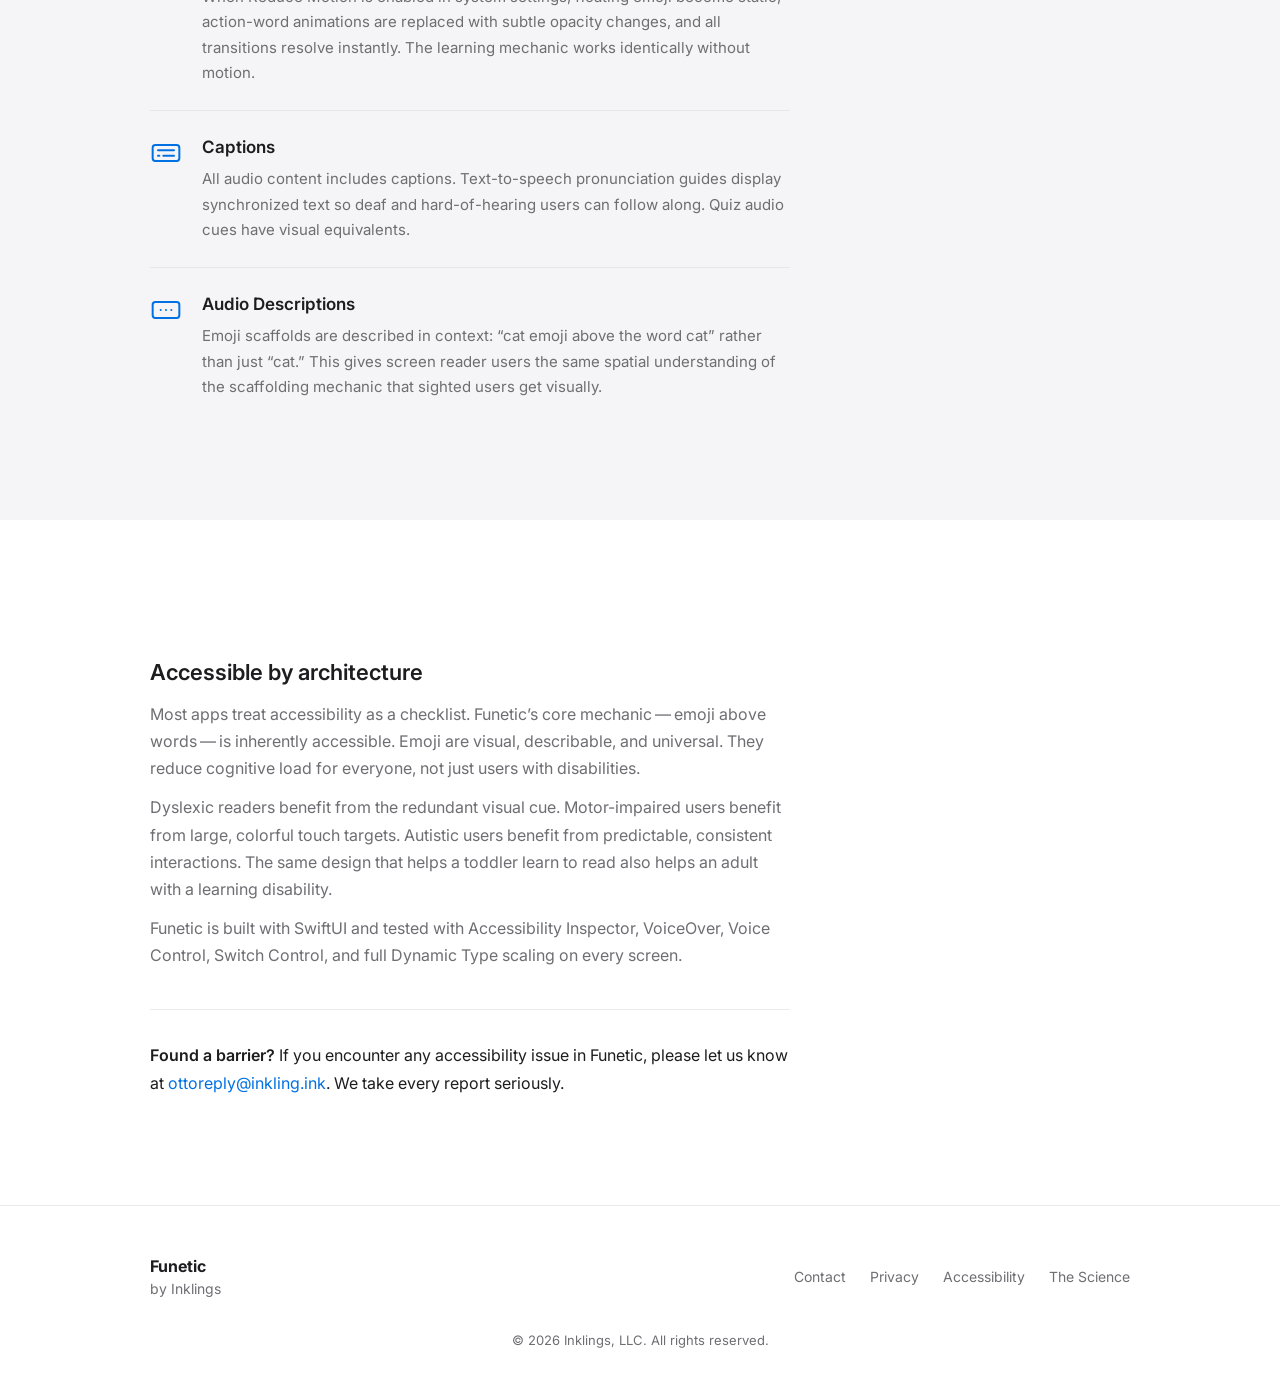
==== commit 58499cd7: "Improve accessibility, responsive design, and site positioning - Bump all small font sizes up one st" ====
--- a/accessibility/index.html
+++ b/accessibility/index.html
@@ -263,7 +263,7 @@
         <a href="/accessibility/" class="footer-link">Accessibility</a>
         <a href="/science/" class="footer-link">The Science</a>
       </div>
-      <p class="footer-copy">&copy; 2025 Inklings, LLC. All rights reserved.</p>
+      <p class="footer-copy">&copy; 2026 Inklings, LLC. All rights reserved.</p>
     </div>
   </footer>
 
--- a/style.css
+++ b/style.css
@@ -88,7 +88,7 @@
 }
 
 .nav-links a {
-  font-size: 0.8125rem;
+  font-size: 0.875rem;
   color: var(--color-text-secondary);
   transition: color 0.2s ease;
 }
@@ -114,7 +114,7 @@
 }
 
 .hero-eyebrow {
-  font-size: 0.875rem;
+  font-size: 0.9375rem;
   font-weight: 500;
   color: var(--color-text-secondary);
   text-transform: uppercase;
@@ -131,7 +131,7 @@
 }
 
 .hero-subtitle {
-  font-size: clamp(1rem, 2.5vw, 1.25rem);
+  font-size: clamp(1.0625rem, 2.5vw, 1.375rem);
   color: var(--color-text-secondary);
   line-height: 1.6;
   margin-bottom: 3rem;
@@ -228,7 +228,7 @@
 }
 
 .demo-source {
-  font-size: 0.75rem;
+  font-size: 0.8125rem;
   font-weight: 500;
   color: var(--color-text-secondary);
   letter-spacing: 0.02em;
@@ -274,7 +274,7 @@
 }
 
 .section-subtitle {
-  font-size: clamp(1.125rem, 2.5vw, 1.375rem);
+  font-size: clamp(1.1875rem, 2.5vw, 1.5rem);
   color: var(--color-text-secondary);
   text-align: center;
   max-width: 600px;
@@ -322,7 +322,7 @@
 }
 
 .mode-description {
-  font-size: 0.9375rem;
+  font-size: 1rem;
   color: var(--color-text-secondary);
   margin-bottom: 1.5rem;
   line-height: 1.5;
@@ -357,7 +357,7 @@
 .insight-link {
   text-align: center;
   margin-top: 1.5rem;
-  font-size: 0.9375rem;
+  font-size: 1rem;
   color: #a1a1a6;
 }
 
@@ -415,7 +415,7 @@
 }
 
 .audience-card p {
-  font-size: 0.875rem;
+  font-size: 0.9375rem;
   color: var(--color-text-secondary);
   line-height: 1.6;
 }
@@ -462,7 +462,7 @@
 }
 
 .tier-card p {
-  font-size: 0.875rem;
+  font-size: 0.9375rem;
   color: var(--color-text-secondary);
   line-height: 1.6;
 }
@@ -492,13 +492,13 @@
 }
 
 .feature-card h3 {
-  font-size: 1rem;
+  font-size: 1.0625rem;
   font-weight: 600;
   margin-bottom: 0.375rem;
 }
 
 .feature-card p {
-  font-size: 0.875rem;
+  font-size: 0.9375rem;
   color: var(--color-text-secondary);
   line-height: 1.6;
 }
@@ -518,7 +518,7 @@
   display: inline-block;
   padding: 0.5rem 1rem;
   border-radius: 100px;
-  font-size: 0.875rem;
+  font-size: 0.9375rem;
   font-weight: 500;
   background: rgba(255, 255, 255, 0.1);
   color: #f5f5f7;
@@ -540,7 +540,7 @@
 .compare-table {
   width: 100%;
   border-collapse: collapse;
-  font-size: 0.875rem;
+  font-size: 0.9375rem;
   min-width: 600px;
 }
 
@@ -550,7 +550,7 @@
   padding: 0.75rem 1rem;
   text-align: center;
   border-bottom: 1px solid var(--color-border);
-  font-size: 0.8125rem;
+  font-size: 0.875rem;
 }
 
 .compare-table th:first-child {
@@ -613,7 +613,7 @@
 }
 
 .pricing-tier {
-  font-size: 1rem;
+  font-size: 1.0625rem;
   font-weight: 600;
   text-transform: uppercase;
   letter-spacing: 0.05em;
@@ -639,7 +639,7 @@
 }
 
 .pricing-annual {
-  font-size: 0.8125rem;
+  font-size: 0.875rem;
   color: var(--color-text-secondary);
   margin-bottom: 1.5rem;
 }
@@ -649,7 +649,7 @@
 }
 
 .pricing-features li {
-  font-size: 0.875rem;
+  font-size: 0.9375rem;
   color: var(--color-text-secondary);
   padding: 0.375rem 0;
   line-height: 1.5;
@@ -699,7 +699,7 @@
 }
 
 .footer-tagline {
-  font-size: 0.8125rem;
+  font-size: 0.875rem;
   color: var(--color-text-secondary);
 }
 
@@ -709,7 +709,7 @@
 }
 
 .footer-link {
-  font-size: 0.8125rem;
+  font-size: 0.875rem;
   color: var(--color-text-secondary);
   transition: color 0.2s ease;
 }
@@ -720,7 +720,7 @@
 
 .footer-copy {
   width: 100%;
-  font-size: 0.75rem;
+  font-size: 0.8125rem;
   color: var(--color-text-secondary);
   text-align: center;
   margin-top: 1rem;
@@ -741,7 +741,7 @@
 }
 
 .privacy-effective {
-  font-size: 0.875rem;
+  font-size: 0.9375rem;
   color: var(--color-text-secondary);
   margin-bottom: 3rem;
 }
@@ -751,14 +751,14 @@
 }
 
 .prose h2 {
-  font-size: 1.25rem;
+  font-size: 1.375rem;
   font-weight: 600;
   margin-top: 2.5rem;
   margin-bottom: 0.75rem;
 }
 
 .prose p {
-  font-size: 0.9375rem;
+  font-size: 1rem;
   color: var(--color-text-secondary);
   line-height: 1.7;
   margin-bottom: 0.75rem;
@@ -770,7 +770,7 @@
 }
 
 .prose li {
-  font-size: 0.9375rem;
+  font-size: 1rem;
   color: var(--color-text-secondary);
   line-height: 1.7;
   position: relative;
@@ -849,7 +849,7 @@
 }
 
 .citations h3 {
-  font-size: 0.8125rem;
+  font-size: 0.875rem;
   font-weight: 600;
   text-transform: uppercase;
   letter-spacing: 0.05em;
@@ -862,7 +862,7 @@
 }
 
 .citations li {
-  font-size: 0.8125rem;
+  font-size: 0.875rem;
   line-height: 1.6;
   padding-left: 0;
 }
@@ -877,7 +877,7 @@
 }
 
 .science-table td {
-  font-size: 0.8125rem;
+  font-size: 0.875rem;
 }
 
 .science-closing {
@@ -888,7 +888,7 @@
 }
 
 .science-updated {
-  font-size: 0.8125rem;
+  font-size: 0.875rem;
   color: var(--color-text-secondary);
 }
 
@@ -921,13 +921,13 @@
 }
 
 .a11y-lede {
-  font-size: 1.0625rem;
+  font-size: 1.125rem;
   color: var(--color-text-secondary);
   line-height: 1.7;
 }
 
 .a11y-section-heading {
-  font-size: 0.8125rem;
+  font-size: 0.875rem;
   font-weight: 600;
   text-transform: uppercase;
   letter-spacing: 0.08em;
@@ -971,13 +971,13 @@
 }
 
 .a11y-feature-content h3 {
-  font-size: 1rem;
+  font-size: 1.0625rem;
   font-weight: 600;
   margin-bottom: 0.375rem;
 }
 
 .a11y-feature-content p {
-  font-size: 0.875rem;
+  font-size: 0.9375rem;
   color: var(--color-text-secondary);
   line-height: 1.7;
 }
@@ -1097,6 +1097,24 @@
     flex-direction: column;
     text-align: center;
   }
+
+  .footer-links {
+    gap: 1.25rem;
+    flex-wrap: wrap;
+    justify-content: center;
+  }
+
+  .footer-link {
+    min-height: 44px;
+    display: inline-flex;
+    align-items: center;
+  }
+
+  .nav-links a {
+    min-height: 44px;
+    display: inline-flex;
+    align-items: center;
+  }
 }
 
 @media (max-width: 480px) {
